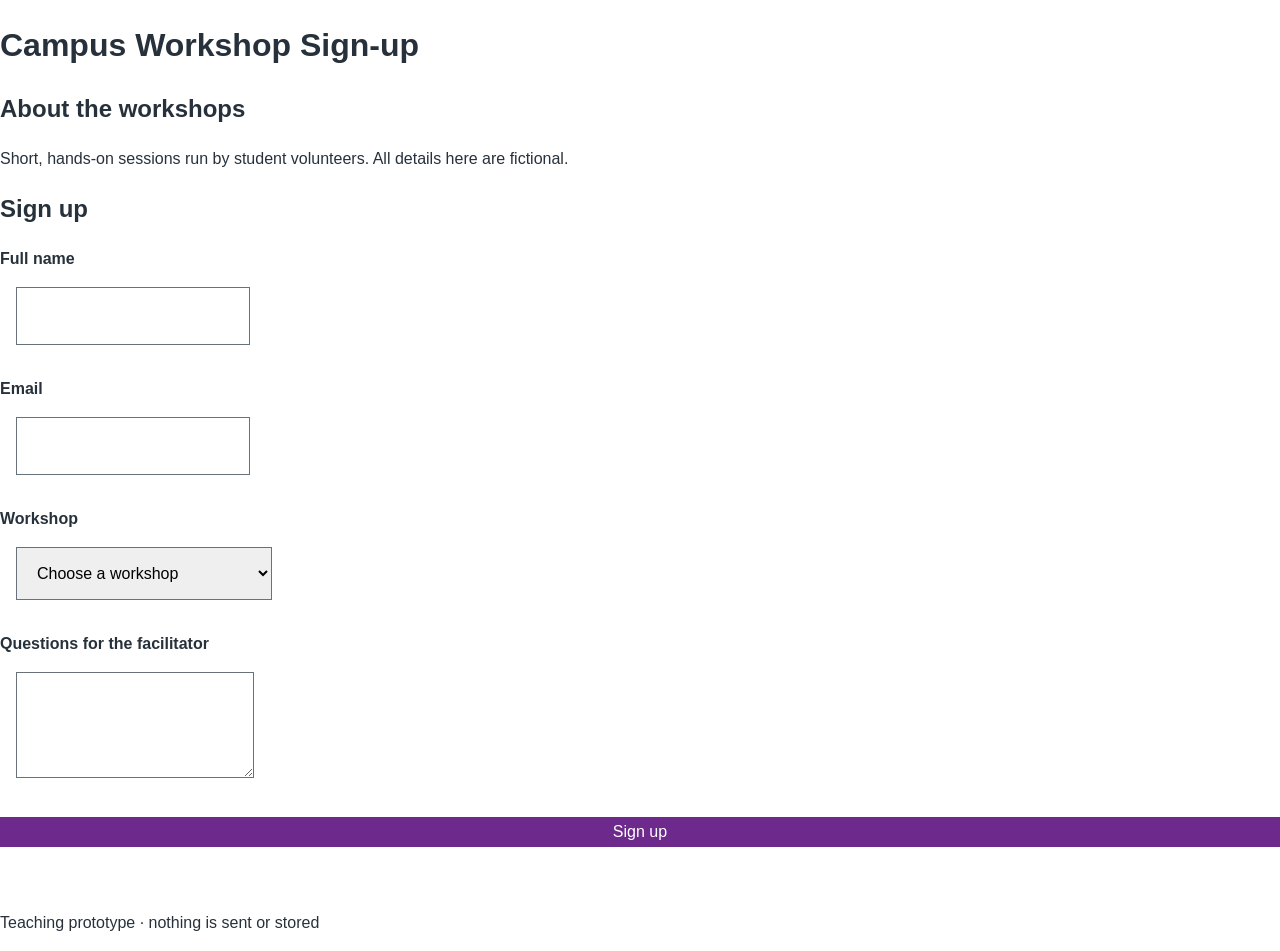
==== Starter/index.html @ b7e44b81 "Lesson 4 practical" ====
<!DOCTYPE html>
<html lang="en">
<head>
  <meta charset="UTF-8">
  <meta name="viewport" content="width=device-width, initial-scale=1.0">
  <title>Campus Workshop Sign-up</title>
  <link rel="stylesheet" href="styles.css">
  <script src="app.js" defer></script>
</head>
<body>
  <!-- Campus Workshop Sign-up · FED Lesson 04 practical (starter)
       Use fictional details only. Nothing is sent or stored.
       KEEP these IDs: workshop-form, full-name, email, workshop, status -->

  <!-- TODO 1: replace the generic wrappers below with elements that describe
       the content (for example header, main, section, footer).
       Use logical heading levels (one h1, then h2 for each section). -->
  <header>
    <h1>Campus Workshop Sign-up</h1>
  </header>

  <main>
    <section>
      <h2>About the workshops</h2>
      <p>Short, hands-on sessions run by student volunteers. All details here are fictional.</p>
    </section>

    <section class="form-section">
      <h2>Sign up</h2>

      <form id="workshop-form">
        <!-- TODO 2: connect every visible label to its control (for = id).
             Add a suitable name and type to each control.
             Make Full name, Email and Workshop required. -->
        <div class="form-field">
          <label for="full-name">Full name</label>
          <input id="full-name" type="text" name="full-name" required>
        </div>

        <div class="form-field">
          <label for="email">Email</label>
          <input id="email" type="email" name="email" required>
        </div>

        <div class="form-field">
          <label for="workshop">Workshop</label>
          <select id="workshop" name="workshop" required>
            <option value="">Choose a workshop</option>
            <option value="portfolio">Build a simple portfolio page</option>
            <option value="accessible-forms">Friendly forms for everyone</option>
            <option value="css-colour">Colour and contrast basics</option>
          </select>
        </div>

        <div class="form-field">
          <label for="questions">Questions for the facilitator</label>
          <textarea id="questions" rows="3"></textarea>
        </div>

        <button type="submit">Sign up</button>
        <p id="status" class="message"></p>
      </form>
    </section>
  </main>

  <footer>
    <p>Teaching prototype · nothing is sent or stored</p>
  </footer>
</body>
</html>
---- Starter/styles.css ----
/* Campus Workshop Sign-up · starter styles */

body {
  font-family: Arial, Helvetica, sans-serif;
  color: #27313b;
  line-height: 1.5;
  margin: 0;
}

.top {
  background-color: #6e298d;
  color: #ffffff;
  padding: 1rem 1.5rem;
}

.title {
  font-size: 1.75rem;
  font-weight: bold;
}

.content {
  max-width: 40rem;
  margin: 0 auto;
  padding: 1rem 1.5rem;
}

.part-title {
  color: #6e298d;
  font-size: 1.25rem;
  font-weight: bold;
}

label {
  display: block;
  font-weight: bold;
  margin
}

/* TODO 3: the form looks cramped.
   - Text touches the edges of the inputs.
   - Field groups sit right on top of each other.
   - The button is cramped inside.
   Use padding, border and margin to fix this.
   Change one property at a time and check the result. */

#workshop-form {
  display: flex;
  flex-direction: column;
  gap: 1rem;
}

input,
select,
textarea {
  font: inherit;
  border: 1px solid #69717a;
  margin: 1rem;
  padding: 1rem;
}

button {
  font: inherit;
  background-color: #6e298d;
  color: #ffffff;
  border: 2px solid #6e298d;
}

/* Status message (the prepared JavaScript writes text here) */
.message {
  color: #27313b;
}

.message.is-success {
  font-weight: bold;
}

/* TODO 4: after a valid sign-up, the status message is very hard to read.
   Use DevTools to find which declaration wins, explain why,
   then fix the cause. */
#workshop-form p {
  color: #e6e7e9;
}

.bottom {
  color: #69717a;
  padding: 1rem 1.5rem;
}
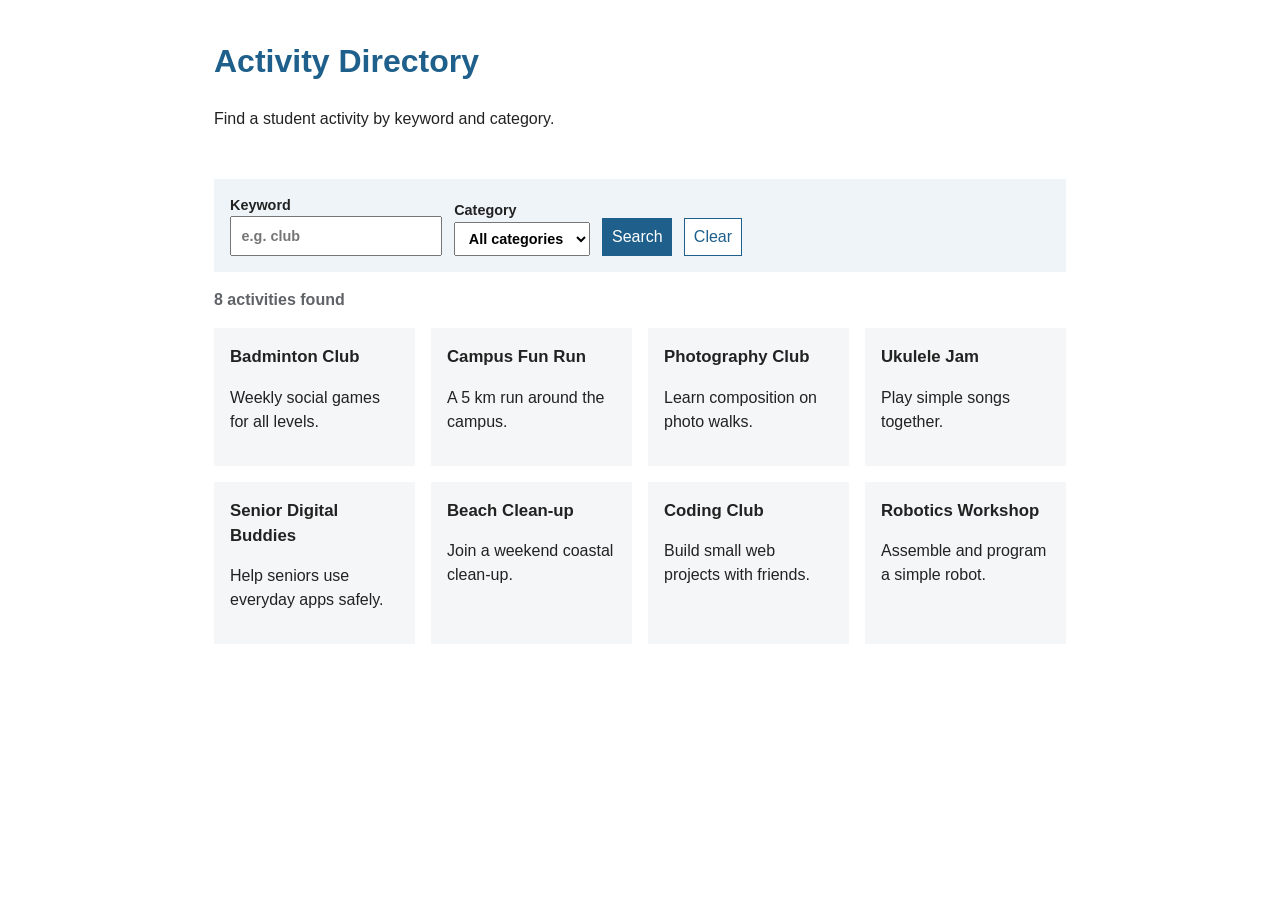
==== commit 781867ef: "Lesson 3 practical" ====
--- a/Starter/index.html
+++ b/Starter/index.html
@@ -3,68 +3,72 @@
 <head>
   <meta charset="UTF-8">
   <meta name="viewport" content="width=device-width, initial-scale=1.0">
-  <title>Campus Workshop Sign-up</title>
+  <title>Activity Directory – Lesson 03 Practical</title>
   <link rel="stylesheet" href="styles.css">
   <script src="app.js" defer></script>
 </head>
 <body>
-  <!-- Campus Workshop Sign-up · FED Lesson 04 practical (starter)
-       Use fictional details only. Nothing is sent or stored.
-       KEEP these IDs: workshop-form, full-name, email, workshop, status -->
-
-  <!-- TODO 1: replace the generic wrappers below with elements that describe
-       the content (for example header, main, section, footer).
-       Use logical heading levels (one h1, then h2 for each section). -->
   <header>
-    <h1>Campus Workshop Sign-up</h1>
+    <h1>Activity Directory</h1>
+    <p>Find a student activity by keyword and category.</p>
   </header>
 
   <main>
-    <section>
-      <h2>About the workshops</h2>
-      <p>Short, hands-on sessions run by student volunteers. All details here are fictional.</p>
-    </section>
+    <form id="activity-form" class="filter-form">
+      <label>Keyword
+        <input id="keyword" type="text" placeholder="e.g. club">
+      </label>
+      <label>Category
+        <select id="category">
+          <option value="all">All categories</option>
+          <option value="sports">Sports</option>
+          <option value="arts">Arts</option>
+          <option value="community">Community</option>
+          <option value="technology">Technology</option>
+        </select>
+      </label>
+      <button type="submit">Search</button>
+      <button id="clear" type="button" class="secondary">Clear</button>
+    </form>
 
-    <section class="form-section">
-      <h2>Sign up</h2>
+    <p id="status" class="status">8 activities found</p>
 
-      <form id="workshop-form">
-        <!-- TODO 2: connect every visible label to its control (for = id).
-             Add a suitable name and type to each control.
-             Make Full name, Email and Workshop required. -->
-        <div class="form-field">
-          <label for="full-name">Full name</label>
-          <input id="full-name" type="text" name="full-name" required>
-        </div>
-
-        <div class="form-field">
-          <label for="email">Email</label>
-          <input id="email" type="email" name="email" required>
-        </div>
-
-        <div class="form-field">
-          <label for="workshop">Workshop</label>
-          <select id="workshop" name="workshop" required>
-            <option value="">Choose a workshop</option>
-            <option value="portfolio">Build a simple portfolio page</option>
-            <option value="accessible-forms">Friendly forms for everyone</option>
-            <option value="css-colour">Colour and contrast basics</option>
-          </select>
-        </div>
-
-        <div class="form-field">
-          <label for="questions">Questions for the facilitator</label>
-          <textarea id="questions" rows="3"></textarea>
-        </div>
-
-        <button type="submit">Sign up</button>
-        <p id="status" class="message"></p>
-      </form>
+    <!-- Each card has two classes: activity-card and its category.
+         The category class matches an <option value> above. -->
+    <section id="activity-list" class="activity-list">
+      <article class="activity-card sports">
+        <h2>Badminton Club</h2>
+        <p>Weekly social games for all levels.</p>
+      </article>
+      <article class="activity-card sports">
+        <h2>Campus Fun Run</h2>
+        <p>A 5 km run around the campus.</p>
+      </article>
+      <article class="activity-card arts">
+        <h2>Photography Club</h2>
+        <p>Learn composition on photo walks.</p>
+      </article>
+      <article class="activity-card arts">
+        <h2>Ukulele Jam</h2>
+        <p>Play simple songs together.</p>
+      </article>
+      <article class="activity-card community">
+        <h2>Senior Digital Buddies</h2>
+        <p>Help seniors use everyday apps safely.</p>
+      </article>
+      <article class="activity-card community">
+        <h2>Beach Clean-up</h2>
+        <p>Join a weekend coastal clean-up.</p>
+      </article>
+      <article class="activity-card technology">
+        <h2>Coding Club</h2>
+        <p>Build small web projects with friends.</p>
+      </article>
+      <article class="activity-card technology">
+        <h2>Robotics Workshop</h2>
+        <p>Assemble and program a simple robot.</p>
+      </article>
     </section>
   </main>
-
-  <footer>
-    <p>Teaching prototype · nothing is sent or stored</p>
-  </footer>
 </body>
 </html>
--- a/Starter/styles.css
+++ b/Starter/styles.css
@@ -1,87 +1,23 @@
-/* Campus Workshop Sign-up · starter styles */
+/* Activity Directory – Lesson 03 practical */
+:root { --accent: #1f5f8b; --pale: #eef4f8; --text: #222; --muted: #5f6368; --success: #17785b; --error: #a33b4d; }
+* { box-sizing: border-box; }
+body { margin: 0; font-family: "Segoe UI", Arial, sans-serif; color: var(--text); line-height: 1.5; }
+header, main { max-width: 900px; margin: 0 auto; padding: 1rem 1.5rem; }
+h1 { color: var(--accent); }
+.filter-form { display: flex; flex-wrap: wrap; gap: 0.75rem; align-items: end; padding: 1rem; background: var(--pale); }
+.filter-form label { display: flex; flex-direction: column; font-weight: 600; font-size: 0.9rem; }
+input, select, button { font: inherit; padding: 0.45rem 0.6rem; }
+button { cursor: pointer; border: none; background: var(--accent); color: #fff; }
+button.secondary { background: #fff; color: var(--accent); box-shadow: inset 0 0 0 1px var(--accent); }
+.activity-list { display: grid; grid-template-columns: repeat(auto-fill, minmax(200px, 1fr)); gap: 1rem; }
+.activity-card { background: #f5f6f7; padding: 1rem; }
+.activity-card h2 { font-size: 1.05rem; margin: 0 0 0.25rem; }
 
-body {
-  font-family: Arial, Helvetica, sans-serif;
-  color: #27313b;
-  line-height: 1.5;
-  margin: 0;
-}
+/* State classes – do not change these rules */
+.activity-card.is-hidden { display: none; }
+.status { color: var(--muted); font-weight: 600; }
+.status.is-success { color: var(--success); }
+.status.is-empty { color: var(--muted); }
+.status.is-error { color: var(--error); }
 
-.top {
-  background-color: #6e298d;
-  color: #ffffff;
-  padding: 1rem 1.5rem;
-}
-
-.title {
-  font-size: 1.75rem;
-  font-weight: bold;
-}
-
-.content {
-  max-width: 40rem;
-  margin: 0 auto;
-  padding: 1rem 1.5rem;
-}
-
-.part-title {
-  color: #6e298d;
-  font-size: 1.25rem;
-  font-weight: bold;
-}
-
-label {
-  display: block;
-  font-weight: bold;
-  margin
-}
-
-/* TODO 3: the form looks cramped.
-   - Text touches the edges of the inputs.
-   - Field groups sit right on top of each other.
-   - The button is cramped inside.
-   Use padding, border and margin to fix this.
-   Change one property at a time and check the result. */
-
-#workshop-form {
-  display: flex;
-  flex-direction: column;
-  gap: 1rem;
-}
-
-input,
-select,
-textarea {
-  font: inherit;
-  border: 1px solid #69717a;
-  margin: 1rem;
-  padding: 1rem;
-}
-
-button {
-  font: inherit;
-  background-color: #6e298d;
-  color: #ffffff;
-  border: 2px solid #6e298d;
-}
-
-/* Status message (the prepared JavaScript writes text here) */
-.message {
-  color: #27313b;
-}
-
-.message.is-success {
-  font-weight: bold;
-}
-
-/* TODO 4: after a valid sign-up, the status message is very hard to read.
-   Use DevTools to find which declaration wins, explain why,
-   then fix the cause. */
-#workshop-form p {
-  color: #e6e7e9;
-}
-
-.bottom {
-  color: #69717a;
-  padding: 1rem 1.5rem;
-}
+.red { color: red }
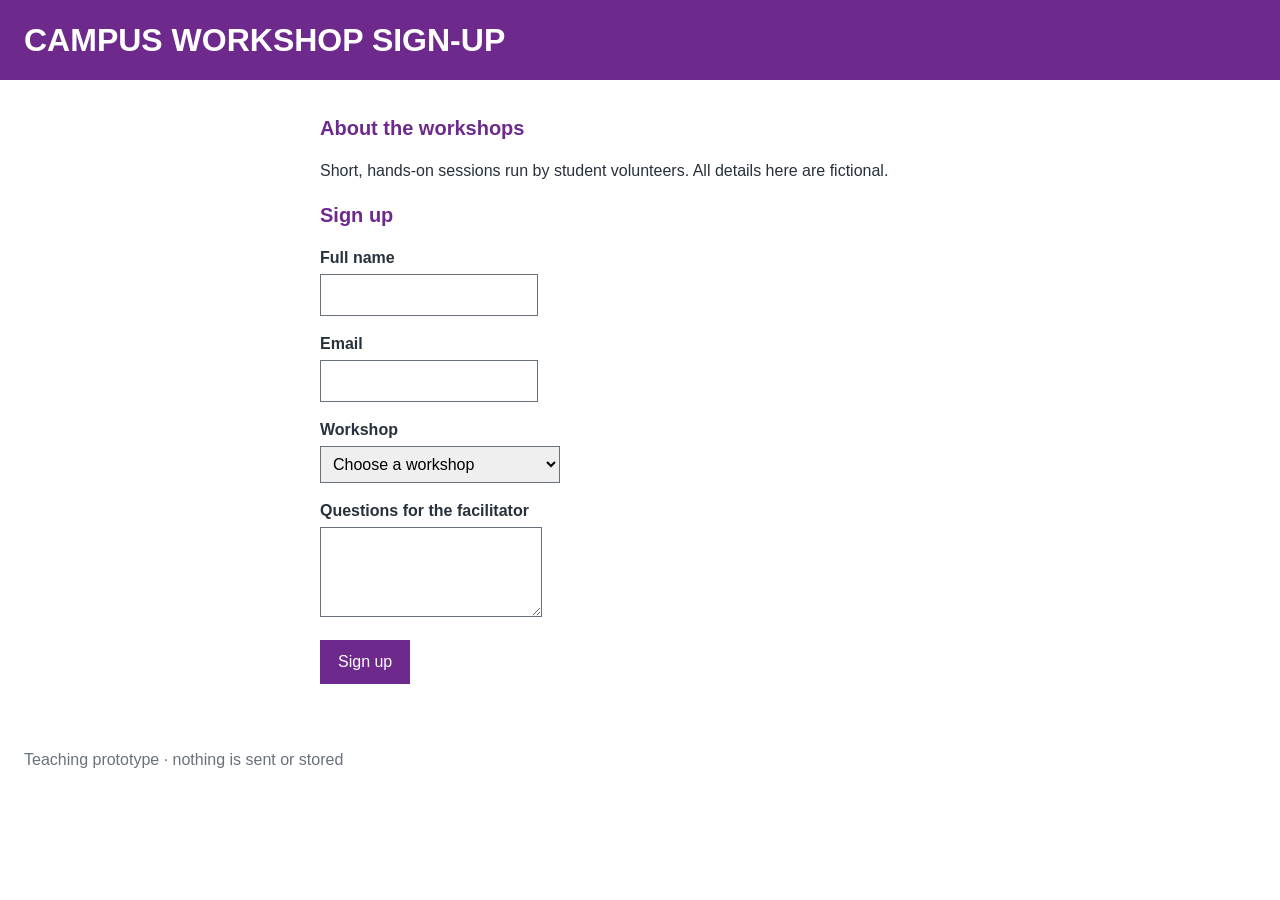
==== commit 2fa084de: "Finish Lesson 4 practical" ====
--- a/Starter/index.html
+++ b/Starter/index.html
@@ -3,72 +3,68 @@
 <head>
   <meta charset="UTF-8">
   <meta name="viewport" content="width=device-width, initial-scale=1.0">
-  <title>Activity Directory – Lesson 03 Practical</title>
+  <title>Campus Workshop Sign-up</title>
   <link rel="stylesheet" href="styles.css">
   <script src="app.js" defer></script>
 </head>
 <body>
+  <!-- Campus Workshop Sign-up · FED Lesson 04 practical (starter)
+       Use fictional details only. Nothing is sent or stored.
+       KEEP these IDs: workshop-form, full-name, email, workshop, status -->
+
+  <!-- TODO 1: replace the generic wrappers below with elements that describe
+       the content (for example header, main, section, footer).
+       Use logical heading levels (one h1, then h2 for each section). -->
   <header>
-    <h1>Activity Directory</h1>
-    <p>Find a student activity by keyword and category.</p>
+    <h1 class="site-name">CAMPUS WORKSHOP SIGN-UP</h1>
   </header>
 
   <main>
-    <form id="activity-form" class="filter-form">
-      <label>Keyword
-        <input id="keyword" type="text" placeholder="e.g. club">
-      </label>
-      <label>Category
-        <select id="category">
-          <option value="all">All categories</option>
-          <option value="sports">Sports</option>
-          <option value="arts">Arts</option>
-          <option value="community">Community</option>
-          <option value="technology">Technology</option>
-        </select>
-      </label>
-      <button type="submit">Search</button>
-      <button id="clear" type="button" class="secondary">Clear</button>
-    </form>
+    <section class="about-section">
+      <h2>About the workshops</h2>
+      <p>Short, hands-on sessions run by student volunteers. All details here are fictional.</p>
+    </section>
 
-    <p id="status" class="status">8 activities found</p>
+    <section class="form-section">
+      <h2>Sign up</h2>
 
-    <!-- Each card has two classes: activity-card and its category.
-         The category class matches an <option value> above. -->
-    <section id="activity-list" class="activity-list">
-      <article class="activity-card sports">
-        <h2>Badminton Club</h2>
-        <p>Weekly social games for all levels.</p>
-      </article>
-      <article class="activity-card sports">
-        <h2>Campus Fun Run</h2>
-        <p>A 5 km run around the campus.</p>
-      </article>
-      <article class="activity-card arts">
-        <h2>Photography Club</h2>
-        <p>Learn composition on photo walks.</p>
-      </article>
-      <article class="activity-card arts">
-        <h2>Ukulele Jam</h2>
-        <p>Play simple songs together.</p>
-      </article>
-      <article class="activity-card community">
-        <h2>Senior Digital Buddies</h2>
-        <p>Help seniors use everyday apps safely.</p>
-      </article>
-      <article class="activity-card community">
-        <h2>Beach Clean-up</h2>
-        <p>Join a weekend coastal clean-up.</p>
-      </article>
-      <article class="activity-card technology">
-        <h2>Coding Club</h2>
-        <p>Build small web projects with friends.</p>
-      </article>
-      <article class="activity-card technology">
-        <h2>Robotics Workshop</h2>
-        <p>Assemble and program a simple robot.</p>
-      </article>
+      <form id="workshop-form">
+        <!-- TODO 2: connect every visible label to its control (for = id).
+             Add a suitable name and type to each control.
+             Make Full name, Email and Workshop required. -->
+        <div class="form-field">
+          <label for="full-name">Full name</label>
+          <input id="full-name" type="text" name="full-name" required>
+        </div>
+
+        <div class="form-field">
+          <label for="email">Email</label>
+          <input id="email" type="email" name="email" required>
+        </div>
+
+        <div class="form-field">
+          <label for="workshop">Workshop</label>
+          <select id="workshop" name="workshop" required>
+            <option value="">Choose a workshop</option>
+            <option value="portfolio">Build a simple portfolio page</option>
+            <option value="accessible-forms">Friendly forms for everyone</option>
+            <option value="css-colour">Colour and contrast basics</option>
+          </select>
+        </div>
+
+        <div class="form-field">
+          <label for="questions">Questions for the facilitator</label>
+          <textarea id="questions" name="questions" rows="3"></textarea>
+        </div>
+
+        <button type="submit">Sign up</button>
+        <p id="status" class="message"></p>
+      </form>
     </section>
   </main>
+
+  <footer>
+    <p>Teaching prototype · nothing is sent or stored</p>
+  </footer>
 </body>
 </html>
--- a/Starter/styles.css
+++ b/Starter/styles.css
@@ -1,23 +1,82 @@
-/* Activity Directory – Lesson 03 practical */
-:root { --accent: #1f5f8b; --pale: #eef4f8; --text: #222; --muted: #5f6368; --success: #17785b; --error: #a33b4d; }
-* { box-sizing: border-box; }
-body { margin: 0; font-family: "Segoe UI", Arial, sans-serif; color: var(--text); line-height: 1.5; }
-header, main { max-width: 900px; margin: 0 auto; padding: 1rem 1.5rem; }
-h1 { color: var(--accent); }
-.filter-form { display: flex; flex-wrap: wrap; gap: 0.75rem; align-items: end; padding: 1rem; background: var(--pale); }
-.filter-form label { display: flex; flex-direction: column; font-weight: 600; font-size: 0.9rem; }
-input, select, button { font: inherit; padding: 0.45rem 0.6rem; }
-button { cursor: pointer; border: none; background: var(--accent); color: #fff; }
-button.secondary { background: #fff; color: var(--accent); box-shadow: inset 0 0 0 1px var(--accent); }
-.activity-list { display: grid; grid-template-columns: repeat(auto-fill, minmax(200px, 1fr)); gap: 1rem; }
-.activity-card { background: #f5f6f7; padding: 1rem; }
-.activity-card h2 { font-size: 1.05rem; margin: 0 0 0.25rem; }
+/* Campus Workshop Sign-up · starter styles */
 
-/* State classes – do not change these rules */
-.activity-card.is-hidden { display: none; }
-.status { color: var(--muted); font-weight: 600; }
-.status.is-success { color: var(--success); }
-.status.is-empty { color: var(--muted); }
-.status.is-error { color: var(--error); }
+body {
+  font-family: Arial, Helvetica, sans-serif;
+  color: #27313b;
+  line-height: 1.5;
+  margin: 0;
+}
 
-.red { color: red }+header {
+  background-color: #6e298d;
+  color: #ffffff;
+  padding: 1rem 1.5rem;
+}
+
+.site-name {
+  font-weight: bold;
+  margin: 0;
+}
+
+main {
+  max-width: 40rem;
+  margin: 0 auto;
+  padding: 1rem 1.5rem;
+}
+
+h2 {
+  color: #6e298d;
+  font-size: 1.25rem;
+}
+
+label {
+  display: block;
+  font-weight: bold;
+  margin-bottom: 0.25rem;
+}
+
+/* TODO 3: the form looks cramped.
+   - Text touches the edges of the inputs.
+   - Field groups sit right on top of each other.
+   - The button is cramped inside.
+   Use padding, border and margin to fix this.
+   Change one property at a time and check the result. */
+
+.form-field {
+  margin-bottom: 1rem;
+}
+
+input,
+select,
+textarea {
+  font: inherit;
+  border: 1px solid #69717a;
+  padding: 0.5rem;
+}
+
+button {
+  font: inherit;
+  background-color: #6e298d;
+  color: #ffffff;
+  border: 2px solid #6e298d;
+  padding: 0.5rem 1rem;
+}
+
+/* Status message (the prepared JavaScript writes text here) */
+.message {
+  color: #27313b;
+}
+
+.message.is-success {
+  font-weight: bold;
+}
+
+/* TODO 4: after a valid sign-up, the status message is very hard to read.
+   Use DevTools to find which declaration wins, explain why,
+   then fix the cause. */
+
+
+footer {
+  color: #69717a;
+  padding: 1rem 1.5rem;
+}
